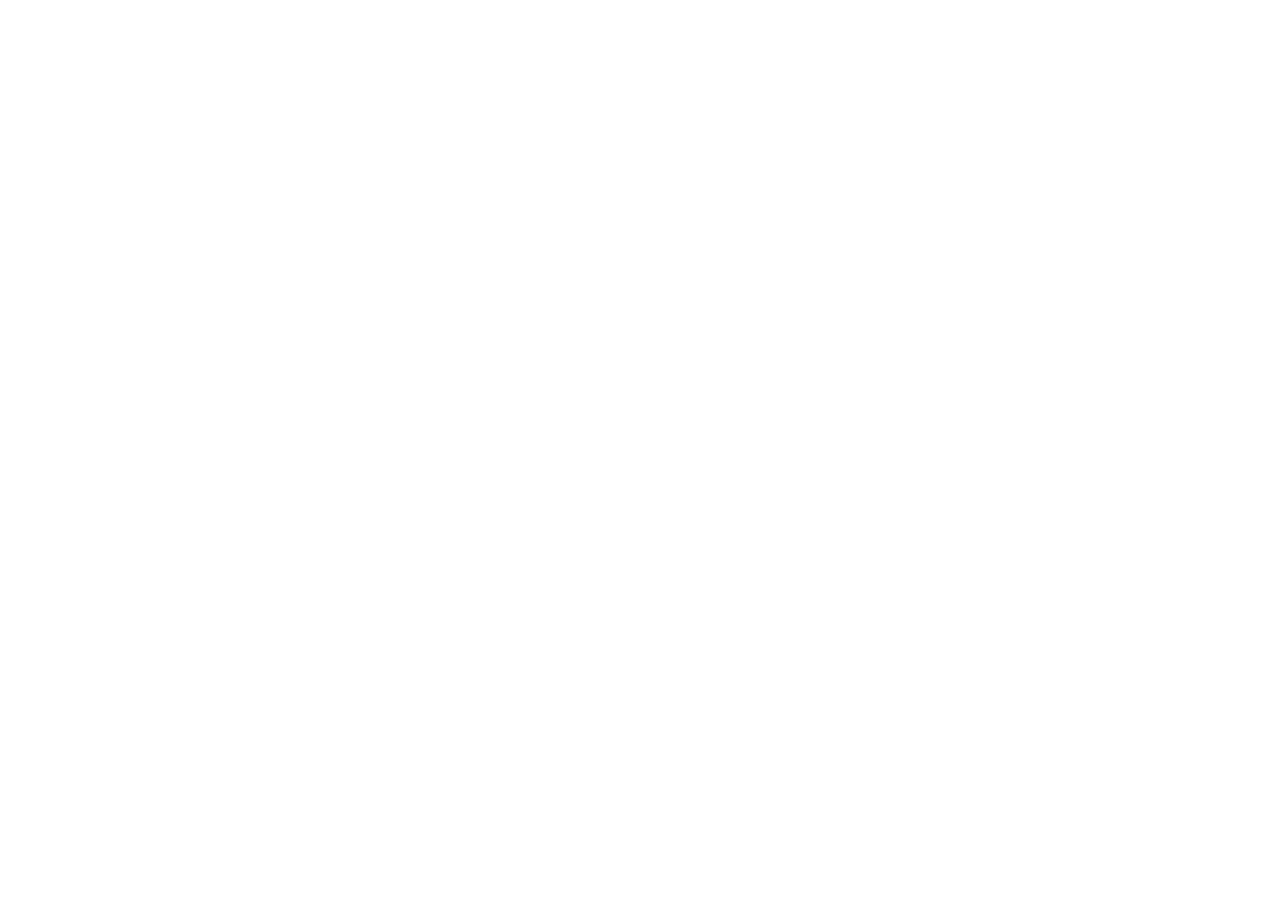
==== index.html @ ff70b905 "created project" ====
<!DOCTYPE html>
<html lang="en">
<head>
    <meta charset="UTF-8">
    <meta name="viewport" content="width=device-width, initial-scale=1.0">
    <link rel="stylesheet" href="style.css">
    <script src="./script.js"></script>
    <title>Document</title>
</head>
<body>
    
</body>
</html>
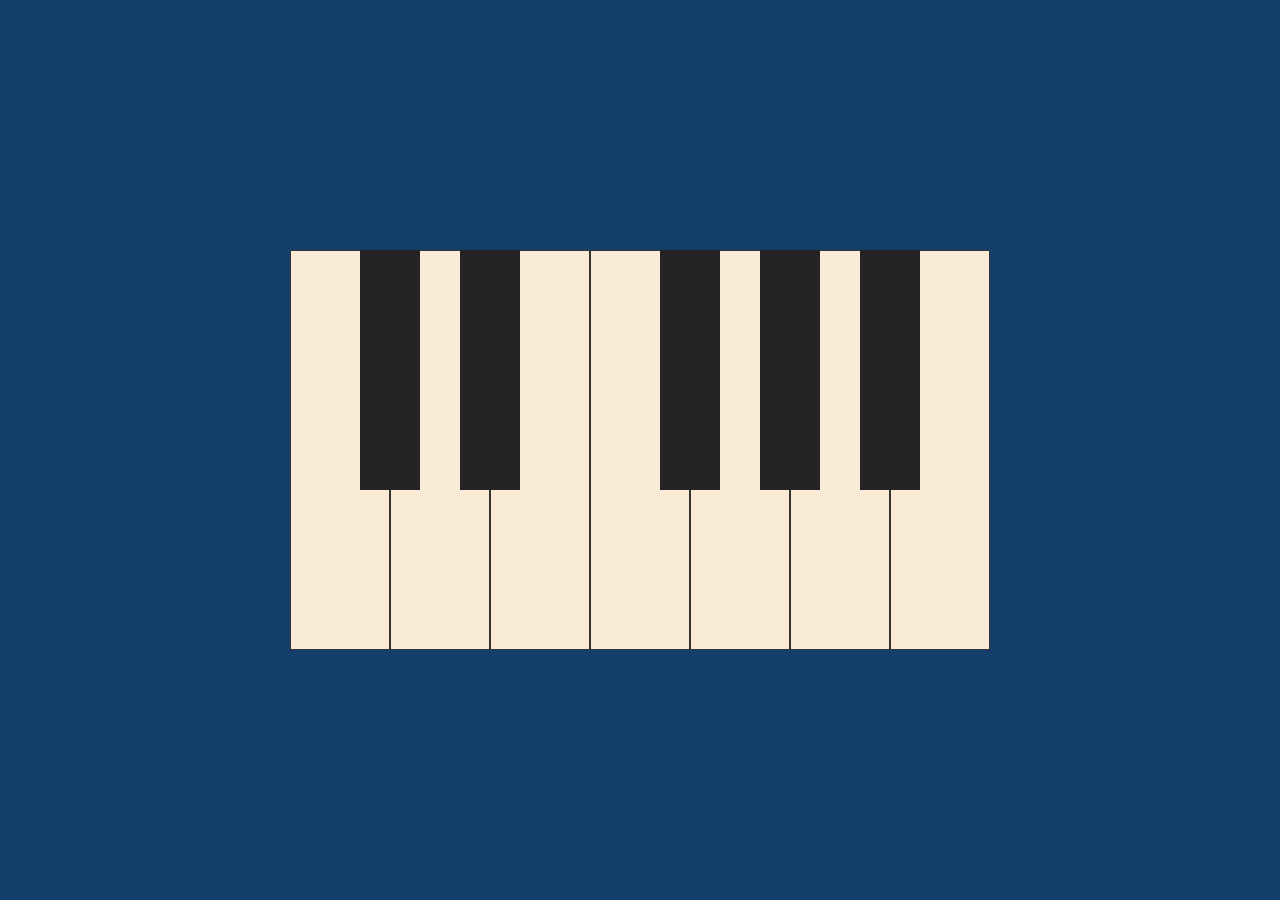
==== commit 40e4dcc3: "created javascript file" ====
--- a/index.html
+++ b/index.html
@@ -5,9 +5,35 @@
     <meta name="viewport" content="width=device-width, initial-scale=1.0">
     <link rel="stylesheet" href="style.css">
     <script src="./script.js"></script>
-    <title>Document</title>
+    <title>Piano</title>
 </head>
 <body>
-    
+    <div class="piano">
+        <div data-note="C" class="key white"></div>
+        <div data-note="Db" class="key black"></div>
+        <div data-note="D" class="key white"></div>
+        <div data-note="Eb" class="key black"></div>
+        <div data-note="E" class="key white"></div>
+        <div data-note="F" class="key white"></div>
+        <div data-note="Gb" class="key black"></div>
+        <div data-note="G" class="key white"></div>
+        <div data-note="Ab" class="key black"></div>
+        <div data-note="A" class="key white"></div>
+        <div data-note="Bb" class="key black"></div>
+        <div data-note="B" class="key white"></div>
+    </div>
+
+    <audio id="C" src="notes/C.mp3"></audio>
+    <audio id="Db" src="notes/Db.mp3"></audio>
+    <audio id="D" src="notes/D.mp3"></audio>
+    <audio id="Eb" src="notes/Eb.mp3"></audio>
+    <audio id="E" src="notes/E.mp3"></audio>
+    <audio id="F" src="notes/F.mp3"></audio>
+    <audio id="Gb" src="notes/Gb.mp3"></audio>
+    <audio id="G" src="notes/G.mp3"></audio>
+    <audio id="Ab" src="notes/Ab.mp3"></audio>
+    <audio id="A" src="notes/A.mp3"></audio>
+    <audio id="Bb" src="notes/Bb.mp3"></audio>
+    <audio id="B" src="notes/B.mp3"></audio>
 </body>
 </html>
--- a/style.css
+++ b/style.css
@@ -0,0 +1,35 @@
+*, *::after, *::before {
+    box-sizing: border-box;
+}
+
+body {
+    background-color: #143f6b;
+    margin: 0;
+    min-height: 100vh;
+    display: flex;
+    justify-content: center;
+    align-items: center;
+}
+
+.piano {
+    display: flex;
+}
+
+.key {
+    height: calc(var(--width) * 4);
+    width: var(--width);
+}
+
+.white {
+    --width: 100px;
+    background-color: antiquewhite;
+    border: 1px solid #333;
+}
+
+.black {
+    --width: 60px;
+    background-color: rgb(36, 36, 36);
+    margin-left: calc(var(--width) / -2);
+    margin-right: calc(var(--width) / -2);
+    z-index: 2;
+}
